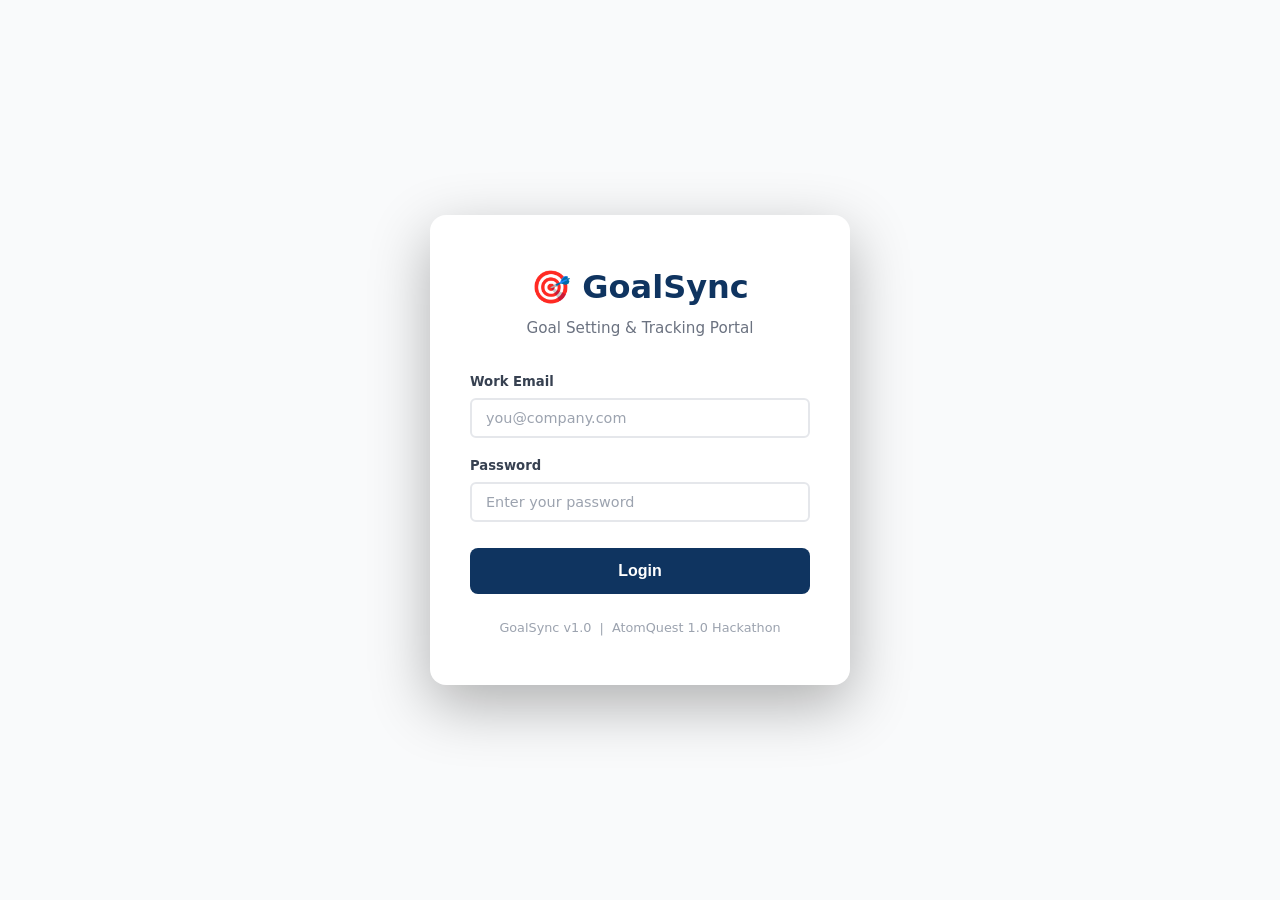
==== pages/goal-creation.html @ 884cccc9 "GoalSync frontend ready for deployment" ====
<!DOCTYPE html>
<html lang="en">
<head>
  <meta charset="UTF-8"/>
  <meta name="viewport" content="width=device-width, initial-scale=1.0"/>
  <title>GoalSync — Create Goals</title>
  <link rel="stylesheet" href="../css/style.css"/>
  <link rel="stylesheet" href="../css/goals.css"/>
  <link rel="stylesheet" href="../css/global.css"/>
</head>
<body class="dashboard-body">

  <!-- Navbar -->
  <nav class="navbar">
    <h2>🎯 GoalSync</h2>
    <div class="navbar-right">
      <span id="navUserName">Loading...</span>
      <button class="logout-btn" onclick="logout()">Logout</button>
    </div>
  </nav>

  <div class="dashboard-content">

    <!-- Page Header -->
    <div class="page-header">
      <div>
        <h1>My Goals</h1>
        <p>Create and manage your annual goals. Total weightage must equal 100%.</p>
      </div>
      <button class="btn-primary" onclick="openGoalModal()">
        + Add Goal
      </button>
    </div>

    <!-- Progress Bar -->
    <div class="weightage-tracker">
      <div class="weightage-info">
        <span>Total Weightage</span>
        <span id="weightageText">0% / 100%</span>
      </div>
      <div class="progress-bar-bg">
        <div class="progress-bar-fill" id="weightageBar" style="width: 0%"></div>
      </div>
      <div class="weightage-meta">
        <span id="goalCountText">0 of 8 goals added</span>
        <span id="remainingText">100% remaining</span>
      </div>
    </div>

    <!-- Manager Comment (shown if goals were returned) -->
    <div class="manager-comment-box" id="managerCommentBox" style="display:none">
      <strong>⚠️ Manager returned your goals:</strong>
      <p id="managerCommentText"></p>
    </div>

    <!-- Goals List -->
    <div id="goalsList">
      <div class="empty-state" id="emptyState">
        <div class="empty-icon">🎯</div>
        <h3>No goals yet</h3>
        <p>Click "Add Goal" to create your first goal</p>
      </div>
    </div>

    <!-- Submit Button -->
    <div class="submit-section" id="submitSection" style="display:none">
      <div class="submit-info">
        <span id="submitStatusText"></span>
      </div>
      <button class="btn-submit" id="submitBtn" onclick="submitAllGoals()">
        Submit for Manager Approval
      </button>
    </div>

  </div>

  <!-- Add/Edit Goal Modal -->
  <div class="modal-overlay" id="goalModal" style="display:none">
    <div class="modal-box">

      <div class="modal-header">
        <h3 id="modalTitle">Add New Goal</h3>
        <button class="modal-close" onclick="closeGoalModal()">✕</button>
      </div>

      <div class="modal-body">

        <div class="form-row">
          <div class="form-group">
            <label>Thrust Area *</label>
            <select id="thrustArea">
              <option value="">Select thrust area</option>
              <option value="Revenue Growth">Revenue Growth</option>
              <option value="Cost Optimization">Cost Optimization</option>
              <option value="Customer Satisfaction">Customer Satisfaction</option>
              <option value="Process Improvement">Process Improvement</option>
              <option value="People Development">People Development</option>
              <option value="Innovation">Innovation</option>
              <option value="Compliance">Compliance</option>
              <option value="Quality">Quality</option>
            </select>
          </div>

          <div class="form-group">
            <label>Weightage (%) *</label>
            <input type="number" id="weightage" 
                   placeholder="Min 10%" min="10" max="100" step="5"/>
          </div>
        </div>

        <div class="form-group">
          <label>Goal Title *</label>
          <input type="text" id="goalTitle" 
                 placeholder="e.g. Increase quarterly sales by 20%"/>
        </div>

        <div class="form-group">
          <label>Description</label>
          <textarea id="goalDesc" rows="3" 
                    placeholder="Describe how you plan to achieve this goal..."></textarea>
        </div>

        <div class="form-row">
          <div class="form-group">
            <label>Unit of Measurement *</label>
            <select id="uomType" onchange="handleUomChange()">
              <option value="">Select UoM</option>
              <option value="min">Numeric — Higher is Better</option>
              <option value="max">Numeric — Lower is Better</option>
              <option value="percentage_min">Percentage — Higher is Better</option>
              <option value="percentage_max">Percentage — Lower is Better</option>
              <option value="timeline">Timeline (Date)</option>
              <option value="zero">Zero Target</option>
            </select>
          </div>

          <div class="form-group" id="targetGroup">
            <label id="targetLabel">Target Value *</label>
            <input type="number" id="targetValue" placeholder="Enter target"/>
          </div>
        </div>

        <!-- UoM helper text -->
        <div class="uom-hint" id="uomHint" style="display:none">
          <span id="uomHintText"></span>
        </div>

        <!-- Modal error -->
        <div class="error-box" id="modalError" style="display:none">
          <span id="modalErrorText"></span>
        </div>

      </div>

      <div class="modal-footer">
        <button class="btn-secondary" onclick="closeGoalModal()">Cancel</button>
        <button class="btn-primary" onclick="saveGoal()">Save Goal</button>
      </div>

    </div>
  </div>

  <script src="../js/auth.js"></script>
  <script src="../js/goals.js"></script>

</body>
</html>
---- css/style.css ----
/* ── Reset & Base ── */
* {
  margin: 0;
  padding: 0;
  box-sizing: border-box;
}

body {
  font-family: 'Segoe UI', Tahoma, Geneva, Verdana, sans-serif;
  background: linear-gradient(135deg, #1a1a2e 0%, #16213e 50%, #0f3460 100%);
  min-height: 100vh;
  display: flex;
  align-items: center;
  justify-content: center;
}

/* ── Login Card ── */
.login-wrapper {
  width: 100%;
  padding: 20px;
  display: flex;
  justify-content: center;
  align-items: center;
  min-height: 100vh;
}

.login-card {
  background: #ffffff;
  border-radius: 16px;
  padding: 48px 40px;
  width: 100%;
  max-width: 420px;
  box-shadow: 0 20px 60px rgba(0, 0, 0, 0.3);
}

/* ── Header ── */
.login-header {
  text-align: center;
  margin-bottom: 32px;
}

.login-header h1 {
  font-size: 2rem;
  color: #0f3460;
  font-weight: 700;
  margin-bottom: 6px;
}

.login-header p {
  color: #6b7280;
  font-size: 0.95rem;
}

/* ── Error Box ── */
.error-box {
  background: #fef2f2;
  border: 1px solid #fca5a5;
  color: #dc2626;
  padding: 12px 16px;
  border-radius: 8px;
  font-size: 0.875rem;
  margin-bottom: 20px;
  display: none;
}

.error-box.show {
  display: block;
}

/* ── Form ── */
.form-group {
  margin-bottom: 20px;
}

.form-group label {
  display: block;
  font-size: 0.875rem;
  font-weight: 600;
  color: #374151;
  margin-bottom: 8px;
}

.form-group input {
  width: 100%;
  padding: 12px 16px;
  border: 2px solid #e5e7eb;
  border-radius: 8px;
  font-size: 1rem;
  color: #111827;
  transition: border-color 0.2s;
  outline: none;
}

.form-group input:focus {
  border-color: #0f3460;
}

.form-group input::placeholder {
  color: #9ca3af;
}

/* ── Login Button ── */
.login-btn {
  width: 100%;
  padding: 14px;
  background: #0f3460;
  color: white;
  border: none;
  border-radius: 8px;
  font-size: 1rem;
  font-weight: 600;
  cursor: pointer;
  transition: background 0.2s, transform 0.1s;
  margin-top: 8px;
}

.login-btn:hover {
  background: #1a4a8a;
}

.login-btn:active {
  transform: scale(0.98);
}

.login-btn:disabled {
  background: #9ca3af;
  cursor: not-allowed;
}

/* ── Footer ── */
.login-footer {
  text-align: center;
  margin-top: 24px;
  font-size: 0.8rem;
  color: #9ca3af;
}

/* ── Dashboard Styles ── */
.dashboard-body {
  font-family: 'Segoe UI', Tahoma, Geneva, Verdana, sans-serif;
  background: #f3f4f6;
  min-height: 100vh;
  margin: 0;
}

.navbar {
  background: #0f3460;
  color: white;
  padding: 16px 32px;
  display: flex;
  justify-content: space-between;
  align-items: center;
}

.navbar h2 {
  font-size: 1.3rem;
  font-weight: 700;
}

.navbar-right {
  display: flex;
  align-items: center;
  gap: 16px;
}

.navbar span {
  font-size: 0.9rem;
  opacity: 0.85;
}

.logout-btn {
  background: #e74c3c;
  color: white;
  border: none;
  padding: 8px 18px;
  border-radius: 6px;
  cursor: pointer;
  font-size: 0.875rem;
  font-weight: 600;
  transition: background 0.2s;
}

.logout-btn:hover {
  background: #c0392b;
}

.dashboard-content {
  padding: 40px 32px;
  max-width: 1100px;
  margin: 0 auto;
}

.welcome-card {
  background: white;
  border-radius: 12px;
  padding: 32px;
  margin-bottom: 24px;
  box-shadow: 0 2px 8px rgba(0,0,0,0.08);
}

.welcome-card h1 {
  color: #0f3460;
  margin-bottom: 8px;
}

.welcome-card p {
  color: #6b7280;
}

.role-badge {
  display: inline-block;
  padding: 4px 14px;
  border-radius: 20px;
  font-size: 0.8rem;
  font-weight: 700;
  text-transform: uppercase;
  margin-left: 10px;
}

.badge-employee { background: #dbeafe; color: #1d4ed8; }
.badge-manager  { background: #d1fae5; color: #065f46; }
.badge-admin    { background: #fce7f3; color: #9d174d; }

.stats-row {
  display: grid;
  grid-template-columns: repeat(auto-fit, minmax(200px, 1fr));
  gap: 20px;
  margin-top: 24px;
}

.stat-card {
  background: white;
  border-radius: 12px;
  padding: 24px;
  text-align: center;
  box-shadow: 0 2px 8px rgba(0,0,0,0.08);
}

.stat-card .number {
  font-size: 2.5rem;
  font-weight: 700;
  color: #0f3460;
}

.stat-card .label {
  color: #6b7280;
  font-size: 0.875rem;
  margin-top: 4px;
}
---- css/goals.css ----
/* ── Page Header ── */
.page-header {
  display: flex;
  justify-content: space-between;
  align-items: flex-start;
  margin-bottom: 24px;
}

.page-header h1 {
  color: #0f3460;
  margin-bottom: 4px;
}

.page-header p {
  color: #6b7280;
  font-size: 0.9rem;
}

/* ── Buttons ── */
.btn-primary {
  background: #0f3460;
  color: white;
  border: none;
  padding: 10px 20px;
  border-radius: 8px;
  font-size: 0.9rem;
  font-weight: 600;
  cursor: pointer;
  transition: background 0.2s;
  white-space: nowrap;
}

.btn-primary:hover { background: #1a4a8a; }
.btn-primary:disabled { background: #9ca3af; cursor: not-allowed; }

.btn-secondary {
  background: white;
  color: #374151;
  border: 2px solid #e5e7eb;
  padding: 10px 20px;
  border-radius: 8px;
  font-size: 0.9rem;
  font-weight: 600;
  cursor: pointer;
  transition: all 0.2s;
}

.btn-secondary:hover { border-color: #0f3460; color: #0f3460; }

.btn-submit {
  background: #059669;
  color: white;
  border: none;
  padding: 14px 32px;
  border-radius: 8px;
  font-size: 1rem;
  font-weight: 700;
  cursor: pointer;
  transition: background 0.2s;
}

.btn-submit:hover { background: #047857; }
.btn-submit:disabled { background: #9ca3af; cursor: not-allowed; }

/* ── Weightage Tracker ── */
.weightage-tracker {
  background: white;
  border-radius: 12px;
  padding: 20px 24px;
  margin-bottom: 24px;
  box-shadow: 0 2px 8px rgba(0,0,0,0.08);
}

.weightage-info {
  display: flex;
  justify-content: space-between;
  margin-bottom: 10px;
  font-weight: 600;
  color: #374151;
}

.progress-bar-bg {
  background: #e5e7eb;
  border-radius: 99px;
  height: 12px;
  overflow: hidden;
}

.progress-bar-fill {
  height: 100%;
  background: #0f3460;
  border-radius: 99px;
  transition: width 0.4s ease, background 0.3s;
}

.progress-bar-fill.complete { background: #059669; }
.progress-bar-fill.over     { background: #dc2626; }

.weightage-meta {
  display: flex;
  justify-content: space-between;
  margin-top: 8px;
  font-size: 0.8rem;
  color: #6b7280;
}

/* ── Manager Comment Box ── */
.manager-comment-box {
  background: #fef3c7;
  border: 1px solid #fcd34d;
  border-radius: 10px;
  padding: 16px 20px;
  margin-bottom: 20px;
  color: #92400e;
}

.manager-comment-box p {
  margin-top: 6px;
  font-size: 0.9rem;
}

/* ── Goal Card ── */
.goal-card {
  background: white;
  border-radius: 12px;
  padding: 20px 24px;
  margin-bottom: 16px;
  box-shadow: 0 2px 8px rgba(0,0,0,0.08);
  border-left: 4px solid #0f3460;
  display: flex;
  justify-content: space-between;
  align-items: flex-start;
  gap: 16px;
}

.goal-card.submitted { border-left-color: #f59e0b; }
.goal-card.approved  { border-left-color: #059669; }
.goal-card.returned  { border-left-color: #dc2626; }
.goal-card.locked    { border-left-color: #7c3aed; }

.goal-card-left { flex: 1; }

.goal-card-title {
  font-size: 1rem;
  font-weight: 700;
  color: #111827;
  margin-bottom: 4px;
}

.goal-card-meta {
  display: flex;
  gap: 12px;
  flex-wrap: wrap;
  margin-top: 8px;
}

.meta-tag {
  background: #f3f4f6;
  color: #374151;
  padding: 3px 10px;
  border-radius: 20px;
  font-size: 0.78rem;
  font-weight: 500;
}

.meta-tag.weightage {
  background: #dbeafe;
  color: #1d4ed8;
  font-weight: 700;
}

.goal-status-badge {
  padding: 4px 12px;
  border-radius: 20px;
  font-size: 0.78rem;
  font-weight: 700;
  text-transform: uppercase;
  white-space: nowrap;
}

.status-draft     { background: #f3f4f6; color: #6b7280; }
.status-submitted { background: #fef3c7; color: #92400e; }
.status-approved  { background: #d1fae5; color: #065f46; }
.status-returned  { background: #fee2e2; color: #991b1b; }
.status-locked    { background: #ede9fe; color: #5b21b6; }

.goal-card-actions {
  display: flex;
  gap: 8px;
  flex-shrink: 0;
}

.btn-edit {
  background: #f3f4f6;
  color: #374151;
  border: none;
  padding: 6px 14px;
  border-radius: 6px;
  cursor: pointer;
  font-size: 0.82rem;
  font-weight: 600;
  transition: background 0.2s;
}

.btn-edit:hover { background: #e5e7eb; }

.btn-delete {
  background: #fee2e2;
  color: #dc2626;
  border: none;
  padding: 6px 14px;
  border-radius: 6px;
  cursor: pointer;
  font-size: 0.82rem;
  font-weight: 600;
  transition: background 0.2s;
}

.btn-delete:hover { background: #fca5a5; }

/* ── Empty State ── */
.empty-state {
  text-align: center;
  padding: 60px 20px;
  color: #6b7280;
}

.empty-icon { font-size: 3rem; margin-bottom: 12px; }
.empty-state h3 { color: #374151; margin-bottom: 8px; }

/* ── Submit Section ── */
.submit-section {
  background: white;
  border-radius: 12px;
  padding: 24px;
  margin-top: 24px;
  box-shadow: 0 2px 8px rgba(0,0,0,0.08);
  display: flex;
  justify-content: space-between;
  align-items: center;
}

.submit-info {
  color: #374151;
  font-size: 0.95rem;
}

/* ── Modal ── */
.modal-overlay {
  position: fixed;
  inset: 0;
  background: rgba(0,0,0,0.5);
  display: flex;
  align-items: center;
  justify-content: center;
  z-index: 1000;
  padding: 20px;
}

.modal-box {
  background: white;
  border-radius: 16px;
  width: 100%;
  max-width: 600px;
  max-height: 90vh;
  overflow-y: auto;
  box-shadow: 0 20px 60px rgba(0,0,0,0.3);
}

.modal-header {
  display: flex;
  justify-content: space-between;
  align-items: center;
  padding: 20px 24px;
  border-bottom: 1px solid #e5e7eb;
}

.modal-header h3 { color: #0f3460; font-size: 1.1rem; }

.modal-close {
  background: none;
  border: none;
  font-size: 1.2rem;
  cursor: pointer;
  color: #6b7280;
  padding: 4px 8px;
  border-radius: 4px;
}

.modal-close:hover { background: #f3f4f6; }

.modal-body {
  padding: 24px;
}

.modal-footer {
  padding: 16px 24px;
  border-top: 1px solid #e5e7eb;
  display: flex;
  justify-content: flex-end;
  gap: 12px;
}

.form-row {
  display: grid;
  grid-template-columns: 1fr 1fr;
  gap: 16px;
}

.form-group {
  margin-bottom: 16px;
}

.form-group label {
  display: block;
  font-size: 0.875rem;
  font-weight: 600;
  color: #374151;
  margin-bottom: 6px;
}

.form-group input,
.form-group select,
.form-group textarea {
  width: 100%;
  padding: 10px 14px;
  border: 2px solid #e5e7eb;
  border-radius: 8px;
  font-size: 0.9rem;
  color: #111827;
  outline: none;
  transition: border-color 0.2s;
  font-family: inherit;
}

.form-group input:focus,
.form-group select:focus,
.form-group textarea:focus {
  border-color: #0f3460;
}

.uom-hint {
  background: #eff6ff;
  border: 1px solid #bfdbfe;
  border-radius: 8px;
  padding: 10px 14px;
  font-size: 0.82rem;
  color: #1d4ed8;
  margin-bottom: 12px;
}

.error-box {
  background: #fef2f2;
  border: 1px solid #fca5a5;
  color: #dc2626;
  padding: 10px 14px;
  border-radius: 8px;
  font-size: 0.875rem;
  margin-top: 8px;
}
---- css/global.css ----
/* ══════════════════════════════════════
   GOALSYNC — Global Stylesheet
   Applied across ALL pages
══════════════════════════════════════ */

/* ── CSS Variables ── */
:root {
  --primary:       #0f3460;
  --primary-light: #1a4a8a;
  --success:       #059669;
  --warning:       #f59e0b;
  --danger:        #dc2626;
  --purple:        #7c3aed;
  --gray-50:       #f9fafb;
  --gray-100:      #f3f4f6;
  --gray-200:      #e5e7eb;
  --gray-400:      #9ca3af;
  --gray-600:      #6b7280;
  --gray-800:      #1f2937;
  --white:         #ffffff;
  --shadow-sm:     0 1px 3px rgba(0,0,0,0.08);
  --shadow-md:     0 4px 12px rgba(0,0,0,0.1);
  --shadow-lg:     0 8px 30px rgba(0,0,0,0.15);
  --radius-sm:     6px;
  --radius-md:     10px;
  --radius-lg:     16px;
  --transition:    0.2s ease;
}

/* ── Reset ── */
*, *::before, *::after {
  box-sizing: border-box;
  margin: 0;
  padding: 0;
}

body {
  font-family: 'Segoe UI', system-ui, -apple-system, sans-serif;
  background: var(--gray-50);
  color: var(--gray-800);
  line-height: 1.5;
  min-height: 100vh;
}

/* ── Scrollbar ── */
::-webkit-scrollbar { width: 6px; }
::-webkit-scrollbar-track { background: var(--gray-100); }
::-webkit-scrollbar-thumb {
  background: var(--gray-400);
  border-radius: 99px;
}

/* ── Loading Spinner ── */
.spinner {
  width: 40px;
  height: 40px;
  border: 4px solid var(--gray-200);
  border-top-color: var(--primary);
  border-radius: 50%;
  animation: spin 0.8s linear infinite;
  margin: 40px auto;
}

@keyframes spin { to { transform: rotate(360deg); } }

.loading-box {
  text-align: center;
  padding: 60px 20px;
  color: var(--gray-600);
}

/* ── Toast Notification ── */
.toast-container {
  position: fixed;
  bottom: 24px;
  right: 24px;
  z-index: 9999;
  display: flex;
  flex-direction: column;
  gap: 10px;
}

.toast {
  padding: 14px 20px;
  border-radius: var(--radius-md);
  color: white;
  font-size: 0.9rem;
  font-weight: 500;
  min-width: 260px;
  max-width: 380px;
  box-shadow: var(--shadow-lg);
  animation: slideIn 0.3s ease;
  display: flex;
  align-items: center;
  gap: 10px;
}

.toast.success { background: var(--success); }
.toast.error   { background: var(--danger);  }
.toast.warning { background: var(--warning); color: #1f2937; }
.toast.info    { background: var(--primary); }

@keyframes slideIn {
  from { transform: translateX(100%); opacity: 0; }
  to   { transform: translateX(0);    opacity: 1; }
}

@keyframes slideOut {
  from { transform: translateX(0);    opacity: 1; }
  to   { transform: translateX(100%); opacity: 0; }
}

/* ── Navbar ── */
.navbar {
  background: var(--primary);
  color: white;
  padding: 0 32px;
  height: 60px;
  display: flex;
  justify-content: space-between;
  align-items: center;
  position: sticky;
  top: 0;
  z-index: 100;
  box-shadow: var(--shadow-md);
}

.navbar h2 {
  font-size: 1.2rem;
  font-weight: 700;
  letter-spacing: -0.3px;
}

.navbar-right {
  display: flex;
  align-items: center;
  gap: 16px;
}

.navbar-user {
  display: flex;
  align-items: center;
  gap: 8px;
  font-size: 0.875rem;
  opacity: 0.9;
}

.navbar-avatar {
  width: 32px;
  height: 32px;
  border-radius: 50%;
  background: rgba(255,255,255,0.2);
  display: flex;
  align-items: center;
  justify-content: center;
  font-weight: 700;
  font-size: 0.875rem;
}

.logout-btn {
  background: rgba(255,255,255,0.15);
  color: white;
  border: 1px solid rgba(255,255,255,0.3);
  padding: 6px 16px;
  border-radius: var(--radius-sm);
  cursor: pointer;
  font-size: 0.825rem;
  font-weight: 600;
  transition: background var(--transition);
}

.logout-btn:hover { background: rgba(255,255,255,0.25); }

/* ── Dashboard Layout ── */
.dashboard-body { background: var(--gray-50); }

.dashboard-content {
  padding: 32px;
  max-width: 1100px;
  margin: 0 auto;
}

/* ── Page Header ── */
.page-header {
  display: flex;
  justify-content: space-between;
  align-items: flex-start;
  margin-bottom: 24px;
}

.page-header h1, .page-header h2 {
  color: var(--primary);
  margin-bottom: 4px;
}

.page-header p { color: var(--gray-600); font-size: 0.9rem; }

/* ── Cards ── */
.card {
  background: var(--white);
  border-radius: var(--radius-lg);
  padding: 24px;
  box-shadow: var(--shadow-sm);
  margin-bottom: 20px;
}

/* ── Welcome Card ── */
.welcome-card {
  background: linear-gradient(135deg, var(--primary), var(--primary-light));
  color: white;
  border-radius: var(--radius-lg);
  padding: 28px 32px;
  margin-bottom: 24px;
  box-shadow: var(--shadow-md);
}

.welcome-card h1 { color: white; font-size: 1.5rem; margin-bottom: 6px; }
.welcome-card p  { opacity: 0.85; font-size: 0.9rem; }

/* ── Stat Cards ── */
.stats-row {
  display: grid;
  grid-template-columns: repeat(auto-fit, minmax(180px, 1fr));
  gap: 16px;
  margin-bottom: 24px;
}

.stat-card {
  background: var(--white);
  border-radius: var(--radius-lg);
  padding: 20px;
  text-align: center;
  box-shadow: var(--shadow-sm);
  transition: box-shadow var(--transition), transform var(--transition);
  border-top: 3px solid var(--primary);
}

.stat-card:hover {
  box-shadow: var(--shadow-md);
  transform: translateY(-2px);
}

.stat-card .number {
  font-size: 2rem;
  font-weight: 700;
  color: var(--primary);
  margin-bottom: 4px;
}

.stat-card .label {
  font-size: 0.8rem;
  color: var(--gray-600);
  font-weight: 500;
}

/* ── Role Badges ── */
.role-badge {
  display: inline-flex;
  align-items: center;
  padding: 3px 12px;
  border-radius: 99px;
  font-size: 0.75rem;
  font-weight: 700;
  text-transform: uppercase;
  letter-spacing: 0.5px;
}

.badge-employee { background: #dbeafe; color: #1d4ed8; }
.badge-manager  { background: #d1fae5; color: #065f46; }
.badge-admin    { background: #fce7f3; color: #9d174d; }

/* ── Buttons ── */
.btn-primary {
  background: var(--primary);
  color: white;
  border: none;
  padding: 10px 20px;
  border-radius: var(--radius-sm);
  font-size: 0.875rem;
  font-weight: 600;
  cursor: pointer;
  transition: background var(--transition), transform 0.1s;
  white-space: nowrap;
}

.btn-primary:hover   { background: var(--primary-light); }
.btn-primary:active  { transform: scale(0.98); }
.btn-primary:disabled {
  background: var(--gray-400);
  cursor: not-allowed;
}

.btn-secondary {
  background: var(--white);
  color: var(--gray-800);
  border: 2px solid var(--gray-200);
  padding: 10px 20px;
  border-radius: var(--radius-sm);
  font-size: 0.875rem;
  font-weight: 600;
  cursor: pointer;
  transition: all var(--transition);
}

.btn-secondary:hover {
  border-color: var(--primary);
  color: var(--primary);
}

.btn-success {
  background: var(--success);
  color: white;
  border: none;
  padding: 10px 20px;
  border-radius: var(--radius-sm);
  font-size: 0.875rem;
  font-weight: 600;
  cursor: pointer;
  transition: background var(--transition);
}

.btn-success:hover { background: #047857; }

.btn-danger {
  background: #fee2e2;
  color: var(--danger);
  border: none;
  padding: 10px 20px;
  border-radius: var(--radius-sm);
  font-size: 0.875rem;
  font-weight: 600;
  cursor: pointer;
  transition: background var(--transition);
}

.btn-danger:hover { background: #fca5a5; }

/* ── Forms ── */
.form-group { margin-bottom: 18px; }

.form-group label {
  display: block;
  font-size: 0.825rem;
  font-weight: 600;
  color: #374151;
  margin-bottom: 6px;
}

.form-group input,
.form-group select,
.form-group textarea {
  width: 100%;
  padding: 10px 14px;
  border: 2px solid var(--gray-200);
  border-radius: var(--radius-sm);
  font-size: 0.9rem;
  color: var(--gray-800);
  outline: none;
  transition: border-color var(--transition);
  font-family: inherit;
  background: var(--white);
}

.form-group input:focus,
.form-group select:focus,
.form-group textarea:focus {
  border-color: var(--primary);
  box-shadow: 0 0 0 3px rgba(15, 52, 96, 0.08);
}

.form-row {
  display: grid;
  grid-template-columns: 1fr 1fr;
  gap: 16px;
}

/* ── Modal ── */
.modal-overlay {
  position: fixed;
  inset: 0;
  background: rgba(0,0,0,0.5);
  display: flex;
  align-items: center;
  justify-content: center;
  z-index: 1000;
  padding: 20px;
  backdrop-filter: blur(2px);
}

.modal-box {
  background: var(--white);
  border-radius: var(--radius-lg);
  width: 100%;
  max-width: 580px;
  max-height: 90vh;
  overflow-y: auto;
  box-shadow: var(--shadow-lg);
  animation: modalIn 0.2s ease;
}

@keyframes modalIn {
  from { transform: scale(0.95); opacity: 0; }
  to   { transform: scale(1);    opacity: 1; }
}

.modal-header {
  display: flex;
  justify-content: space-between;
  align-items: center;
  padding: 20px 24px;
  border-bottom: 1px solid var(--gray-200);
}

.modal-header h3 { color: var(--primary); font-size: 1.05rem; }

.modal-close {
  background: none;
  border: none;
  font-size: 1.1rem;
  cursor: pointer;
  color: var(--gray-600);
  padding: 4px 8px;
  border-radius: 4px;
  transition: background var(--transition);
}

.modal-close:hover { background: var(--gray-100); }

.modal-body    { padding: 24px; }
.modal-footer  {
  padding: 16px 24px;
  border-top: 1px solid var(--gray-200);
  display: flex;
  justify-content: flex-end;
  gap: 12px;
}

/* ── Error / Alert Boxes ── */
.error-box {
  background: #fef2f2;
  border: 1px solid #fca5a5;
  color: var(--danger);
  padding: 10px 14px;
  border-radius: var(--radius-sm);
  font-size: 0.875rem;
  margin-top: 8px;
}

.info-box {
  background: #eff6ff;
  border: 1px solid #bfdbfe;
  color: #1d4ed8;
  padding: 12px 16px;
  border-radius: var(--radius-sm);
  font-size: 0.875rem;
}

.warning-box {
  background: #fef3c7;
  border: 1px solid #fcd34d;
  color: #92400e;
  padding: 12px 16px;
  border-radius: var(--radius-sm);
  font-size: 0.875rem;
}

.success-box {
  background: #f0fdf4;
  border: 1px solid #bbf7d0;
  color: #166534;
  padding: 12px 16px;
  border-radius: var(--radius-sm);
  font-size: 0.875rem;
}

/* ── Empty State ── */
.empty-state {
  text-align: center;
  padding: 60px 20px;
  color: var(--gray-600);
}

.empty-icon { font-size: 3rem; margin-bottom: 12px; }
.empty-state h3 { color: #374151; margin-bottom: 8px; font-size: 1.1rem; }
.empty-state p  { font-size: 0.9rem; }

/* ── Status Badges ── */
.goal-status-badge {
  display: inline-flex;
  align-items: center;
  padding: 3px 10px;
  border-radius: 99px;
  font-size: 0.75rem;
  font-weight: 700;
  text-transform: uppercase;
}

.status-draft     { background: var(--gray-100); color: var(--gray-600); }
.status-submitted { background: #fef3c7; color: #92400e; }
.status-approved  { background: #d1fae5; color: #065f46; }
.status-returned  { background: #fee2e2; color: #991b1b; }
.status-locked    { background: #ede9fe; color: #5b21b6; }
.status-on_track    { background: #dbeafe; color: #1d4ed8; }
.status-completed   { background: #d1fae5; color: #065f46; }
.status-not_started { background: var(--gray-100); color: var(--gray-600); }

/* ── Mobile Responsive ── */
@media (max-width: 768px) {
  .dashboard-content { padding: 16px; }
  .navbar { padding: 0 16px; }
  .form-row { grid-template-columns: 1fr; }
  .stats-row { grid-template-columns: 1fr 1fr; }
  .page-header {
    flex-direction: column;
    gap: 12px;
    align-items: flex-start;
  }
  .modal-box { max-width: 100%; }
  .welcome-card { padding: 20px; }
}

@media (max-width: 480px) {
  .stats-row { grid-template-columns: 1fr; }
  .navbar h2 { font-size: 1rem; }
}
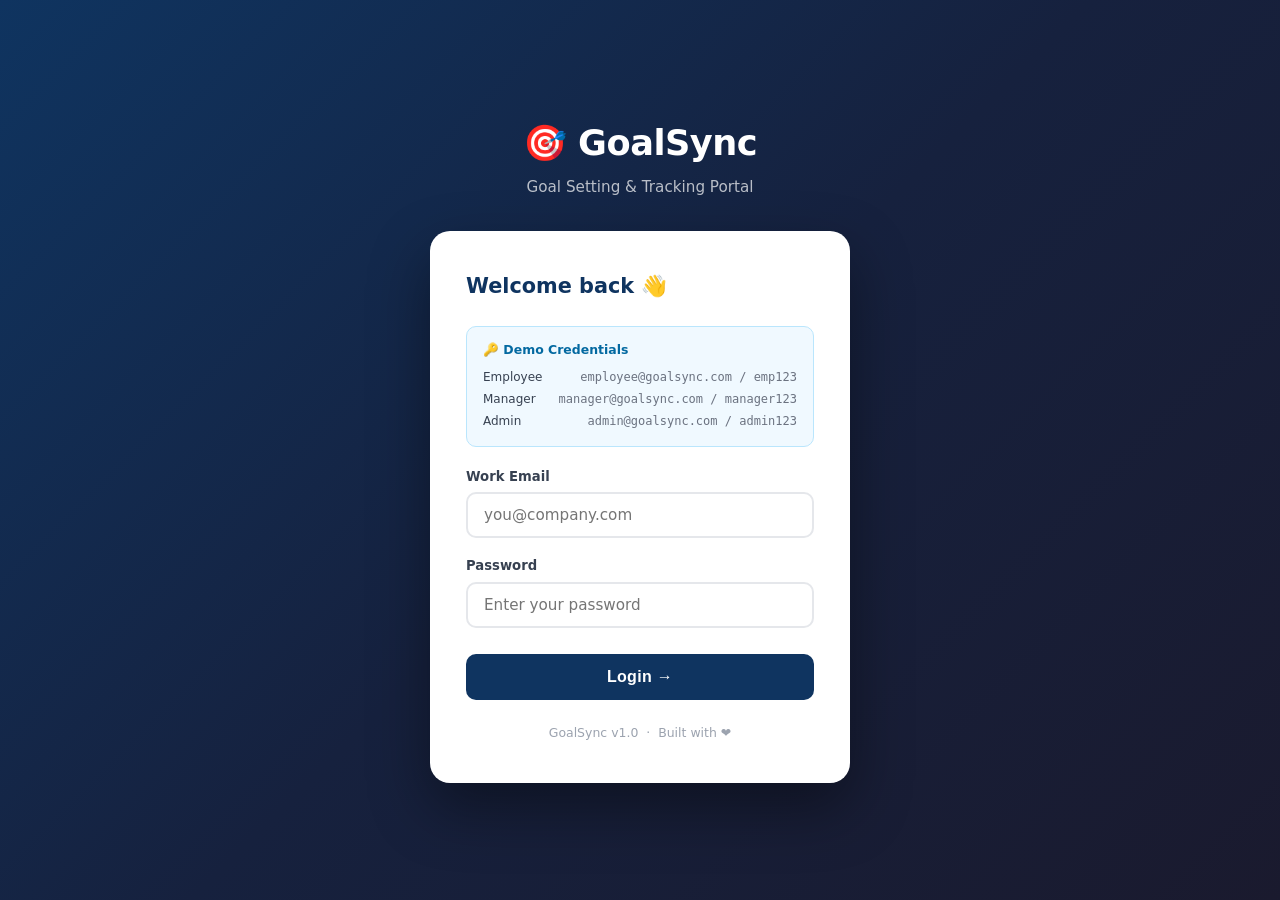
==== commit d2da868d: "Day 17-18 complete - UI polish and final cleanup" ====
--- a/pages/goal-creation.html
+++ b/pages/goal-creation.html
@@ -6,6 +6,7 @@
   <title>GoalSync — Create Goals</title>
   <link rel="stylesheet" href="../css/style.css"/>
   <link rel="stylesheet" href="../css/goals.css"/>
+  <link rel="stylesheet" href="../css/global.css"/>
   <link rel="stylesheet" href="../css/global.css"/>
 </head>
 <body class="dashboard-body">
--- a/css/goals.css
+++ b/css/goals.css
@@ -6,15 +6,8 @@
   margin-bottom: 24px;
 }
 
-.page-header h1 {
-  color: #0f3460;
-  margin-bottom: 4px;
-}
-
-.page-header p {
-  color: #6b7280;
-  font-size: 0.9rem;
-}
+.page-header h1 { color: #0f3460; margin-bottom: 4px; }
+.page-header p  { color: #6b7280; font-size: 0.9rem; }
 
 /* ── Buttons ── */
 .btn-primary {
@@ -23,15 +16,19 @@
   border: none;
   padding: 10px 20px;
   border-radius: 8px;
-  font-size: 0.9rem;
-  font-weight: 600;
-  cursor: pointer;
-  transition: background 0.2s;
+  font-size: 0.875rem;
+  font-weight: 600;
+  cursor: pointer;
+  transition: background 0.2s, transform 0.1s;
   white-space: nowrap;
 }
 
-.btn-primary:hover { background: #1a4a8a; }
-.btn-primary:disabled { background: #9ca3af; cursor: not-allowed; }
+.btn-primary:hover   { background: #1a4a8a; }
+.btn-primary:active  { transform: scale(0.98); }
+.btn-primary:disabled {
+  background: #9ca3af;
+  cursor: not-allowed;
+}
 
 .btn-secondary {
   background: white;
@@ -39,36 +36,42 @@
   border: 2px solid #e5e7eb;
   padding: 10px 20px;
   border-radius: 8px;
-  font-size: 0.9rem;
+  font-size: 0.875rem;
   font-weight: 600;
   cursor: pointer;
   transition: all 0.2s;
 }
 
-.btn-secondary:hover { border-color: #0f3460; color: #0f3460; }
+.btn-secondary:hover {
+  border-color: #0f3460;
+  color: #0f3460;
+}
 
 .btn-submit {
   background: #059669;
   color: white;
   border: none;
-  padding: 14px 32px;
-  border-radius: 8px;
-  font-size: 1rem;
+  padding: 12px 28px;
+  border-radius: 8px;
+  font-size: 0.95rem;
   font-weight: 700;
   cursor: pointer;
   transition: background 0.2s;
 }
 
-.btn-submit:hover { background: #047857; }
-.btn-submit:disabled { background: #9ca3af; cursor: not-allowed; }
+.btn-submit:hover    { background: #047857; }
+.btn-submit:disabled {
+  background: #9ca3af;
+  cursor: not-allowed;
+}
 
 /* ── Weightage Tracker ── */
 .weightage-tracker {
   background: white;
-  border-radius: 12px;
+  border-radius: 14px;
   padding: 20px 24px;
-  margin-bottom: 24px;
-  box-shadow: 0 2px 8px rgba(0,0,0,0.08);
+  margin-bottom: 20px;
+  box-shadow: 0 2px 8px rgba(0,0,0,0.06);
 }
 
 .weightage-info {
@@ -77,12 +80,13 @@
   margin-bottom: 10px;
   font-weight: 600;
   color: #374151;
+  font-size: 0.9rem;
 }
 
 .progress-bar-bg {
   background: #e5e7eb;
   border-radius: 99px;
-  height: 12px;
+  height: 10px;
   overflow: hidden;
 }
 
@@ -100,7 +104,7 @@
   display: flex;
   justify-content: space-between;
   margin-top: 8px;
-  font-size: 0.8rem;
+  font-size: 0.78rem;
   color: #6b7280;
 }
 
@@ -109,28 +113,32 @@
   background: #fef3c7;
   border: 1px solid #fcd34d;
   border-radius: 10px;
-  padding: 16px 20px;
-  margin-bottom: 20px;
+  padding: 14px 18px;
+  margin-bottom: 16px;
   color: #92400e;
-}
-
-.manager-comment-box p {
-  margin-top: 6px;
-  font-size: 0.9rem;
-}
+  font-size: 0.875rem;
+}
+
+.manager-comment-box p { margin-top: 4px; }
 
 /* ── Goal Card ── */
 .goal-card {
   background: white;
-  border-radius: 12px;
-  padding: 20px 24px;
-  margin-bottom: 16px;
-  box-shadow: 0 2px 8px rgba(0,0,0,0.08);
+  border-radius: 14px;
+  padding: 18px 22px;
+  margin-bottom: 14px;
+  box-shadow: 0 2px 8px rgba(0,0,0,0.06);
   border-left: 4px solid #0f3460;
   display: flex;
   justify-content: space-between;
   align-items: flex-start;
   gap: 16px;
+  transition: box-shadow 0.2s, transform 0.1s;
+}
+
+.goal-card:hover {
+  box-shadow: 0 4px 16px rgba(0,0,0,0.1);
+  transform: translateY(-1px);
 }
 
 .goal-card.submitted { border-left-color: #f59e0b; }
@@ -141,7 +149,7 @@
 .goal-card-left { flex: 1; }
 
 .goal-card-title {
-  font-size: 1rem;
+  font-size: 0.95rem;
   font-weight: 700;
   color: #111827;
   margin-bottom: 4px;
@@ -149,7 +157,7 @@
 
 .goal-card-meta {
   display: flex;
-  gap: 12px;
+  gap: 8px;
   flex-wrap: wrap;
   margin-top: 8px;
 }
@@ -159,7 +167,7 @@
   color: #374151;
   padding: 3px 10px;
   border-radius: 20px;
-  font-size: 0.78rem;
+  font-size: 0.75rem;
   font-weight: 500;
 }
 
@@ -169,12 +177,14 @@
   font-weight: 700;
 }
 
+/* ── Status Badges ── */
 .goal-status-badge {
-  padding: 4px 12px;
-  border-radius: 20px;
-  font-size: 0.78rem;
+  padding: 3px 10px;
+  border-radius: 99px;
+  font-size: 0.72rem;
   font-weight: 700;
   text-transform: uppercase;
+  letter-spacing: 0.3px;
   white-space: nowrap;
 }
 
@@ -184,20 +194,21 @@
 .status-returned  { background: #fee2e2; color: #991b1b; }
 .status-locked    { background: #ede9fe; color: #5b21b6; }
 
+/* ── Goal Actions ── */
 .goal-card-actions {
   display: flex;
-  gap: 8px;
-  flex-shrink: 0;
+  gap: 6px;
+  margin-top: 8px;
 }
 
 .btn-edit {
   background: #f3f4f6;
   color: #374151;
   border: none;
-  padding: 6px 14px;
+  padding: 5px 12px;
   border-radius: 6px;
   cursor: pointer;
-  font-size: 0.82rem;
+  font-size: 0.78rem;
   font-weight: 600;
   transition: background 0.2s;
 }
@@ -208,10 +219,10 @@
   background: #fee2e2;
   color: #dc2626;
   border: none;
-  padding: 6px 14px;
+  padding: 5px 12px;
   border-radius: 6px;
   cursor: pointer;
-  font-size: 0.82rem;
+  font-size: 0.78rem;
   font-weight: 600;
   transition: background 0.2s;
 }
@@ -231,19 +242,17 @@
 /* ── Submit Section ── */
 .submit-section {
   background: white;
-  border-radius: 12px;
-  padding: 24px;
-  margin-top: 24px;
-  box-shadow: 0 2px 8px rgba(0,0,0,0.08);
+  border-radius: 14px;
+  padding: 20px 24px;
+  margin-top: 20px;
+  box-shadow: 0 2px 8px rgba(0,0,0,0.06);
   display: flex;
   justify-content: space-between;
   align-items: center;
-}
-
-.submit-info {
-  color: #374151;
-  font-size: 0.95rem;
-}
+  gap: 16px;
+}
+
+.submit-info { color: #374151; font-size: 0.9rem; }
 
 /* ── Modal ── */
 .modal-overlay {
@@ -255,16 +264,23 @@
   justify-content: center;
   z-index: 1000;
   padding: 20px;
+  backdrop-filter: blur(3px);
 }
 
 .modal-box {
   background: white;
-  border-radius: 16px;
+  border-radius: 18px;
   width: 100%;
-  max-width: 600px;
+  max-width: 580px;
   max-height: 90vh;
   overflow-y: auto;
-  box-shadow: 0 20px 60px rgba(0,0,0,0.3);
+  box-shadow: 0 25px 60px rgba(0,0,0,0.3);
+  animation: modalIn 0.2s ease;
+}
+
+@keyframes modalIn {
+  from { transform: scale(0.95) translateY(10px); opacity: 0; }
+  to   { transform: scale(1) translateY(0);       opacity: 1; }
 }
 
 .modal-header {
@@ -272,48 +288,44 @@
   justify-content: space-between;
   align-items: center;
   padding: 20px 24px;
-  border-bottom: 1px solid #e5e7eb;
-}
-
-.modal-header h3 { color: #0f3460; font-size: 1.1rem; }
+  border-bottom: 1px solid #f3f4f6;
+}
+
+.modal-header h3 { color: #0f3460; font-size: 1.05rem; }
 
 .modal-close {
-  background: none;
-  border: none;
-  font-size: 1.2rem;
+  background: #f3f4f6;
+  border: none;
+  font-size: 1rem;
   cursor: pointer;
   color: #6b7280;
-  padding: 4px 8px;
-  border-radius: 4px;
-}
-
-.modal-close:hover { background: #f3f4f6; }
-
-.modal-body {
-  padding: 24px;
-}
-
+  padding: 6px 10px;
+  border-radius: 6px;
+  transition: background 0.2s;
+}
+
+.modal-close:hover { background: #e5e7eb; }
+
+.modal-body   { padding: 22px 24px; }
 .modal-footer {
   padding: 16px 24px;
-  border-top: 1px solid #e5e7eb;
+  border-top: 1px solid #f3f4f6;
   display: flex;
   justify-content: flex-end;
-  gap: 12px;
+  gap: 10px;
 }
 
 .form-row {
   display: grid;
   grid-template-columns: 1fr 1fr;
-  gap: 16px;
-}
-
-.form-group {
-  margin-bottom: 16px;
-}
+  gap: 14px;
+}
+
+.form-group { margin-bottom: 14px; }
 
 .form-group label {
   display: block;
-  font-size: 0.875rem;
+  font-size: 0.825rem;
   font-weight: 600;
   color: #374151;
   margin-bottom: 6px;
@@ -326,17 +338,19 @@
   padding: 10px 14px;
   border: 2px solid #e5e7eb;
   border-radius: 8px;
-  font-size: 0.9rem;
+  font-size: 0.875rem;
   color: #111827;
   outline: none;
-  transition: border-color 0.2s;
+  transition: border-color 0.2s, box-shadow 0.2s;
   font-family: inherit;
+  background: white;
 }
 
 .form-group input:focus,
 .form-group select:focus,
 .form-group textarea:focus {
   border-color: #0f3460;
+  box-shadow: 0 0 0 3px rgba(15,52,96,0.08);
 }
 
 .uom-hint {
@@ -344,7 +358,7 @@
   border: 1px solid #bfdbfe;
   border-radius: 8px;
   padding: 10px 14px;
-  font-size: 0.82rem;
+  font-size: 0.8rem;
   color: #1d4ed8;
   margin-bottom: 12px;
 }
@@ -357,4 +371,16 @@
   border-radius: 8px;
   font-size: 0.875rem;
   margin-top: 8px;
+}
+
+/* ── Mobile ── */
+@media (max-width: 600px) {
+  .form-row { grid-template-columns: 1fr; }
+  .submit-section {
+    flex-direction: column;
+    align-items: flex-start;
+  }
+  .goal-card {
+    flex-direction: column;
+  }
 }
--- a/css/global.css
+++ b/css/global.css
@@ -522,4 +522,23 @@
 @media (max-width: 480px) {
   .stats-row { grid-template-columns: 1fr; }
   .navbar h2 { font-size: 1rem; }
+}
+/* ── Loading ── */
+.spinner {
+  width: 36px;
+  height: 36px;
+  border: 3px solid #e5e7eb;
+  border-top-color: #0f3460;
+  border-radius: 50%;
+  animation: spin 0.7s linear infinite;
+  margin: 0 auto 12px;
+}
+
+@keyframes spin { to { transform: rotate(360deg); } }
+
+.loading-box {
+  text-align: center;
+  padding: 48px 20px;
+  color: #6b7280;
+  font-size: 0.9rem;
 }
--- a/css/global.css
+++ b/css/global.css
@@ -522,4 +522,23 @@
 @media (max-width: 480px) {
   .stats-row { grid-template-columns: 1fr; }
   .navbar h2 { font-size: 1rem; }
+}
+/* ── Loading ── */
+.spinner {
+  width: 36px;
+  height: 36px;
+  border: 3px solid #e5e7eb;
+  border-top-color: #0f3460;
+  border-radius: 50%;
+  animation: spin 0.7s linear infinite;
+  margin: 0 auto 12px;
+}
+
+@keyframes spin { to { transform: rotate(360deg); } }
+
+.loading-box {
+  text-align: center;
+  padding: 48px 20px;
+  color: #6b7280;
+  font-size: 0.9rem;
 }
